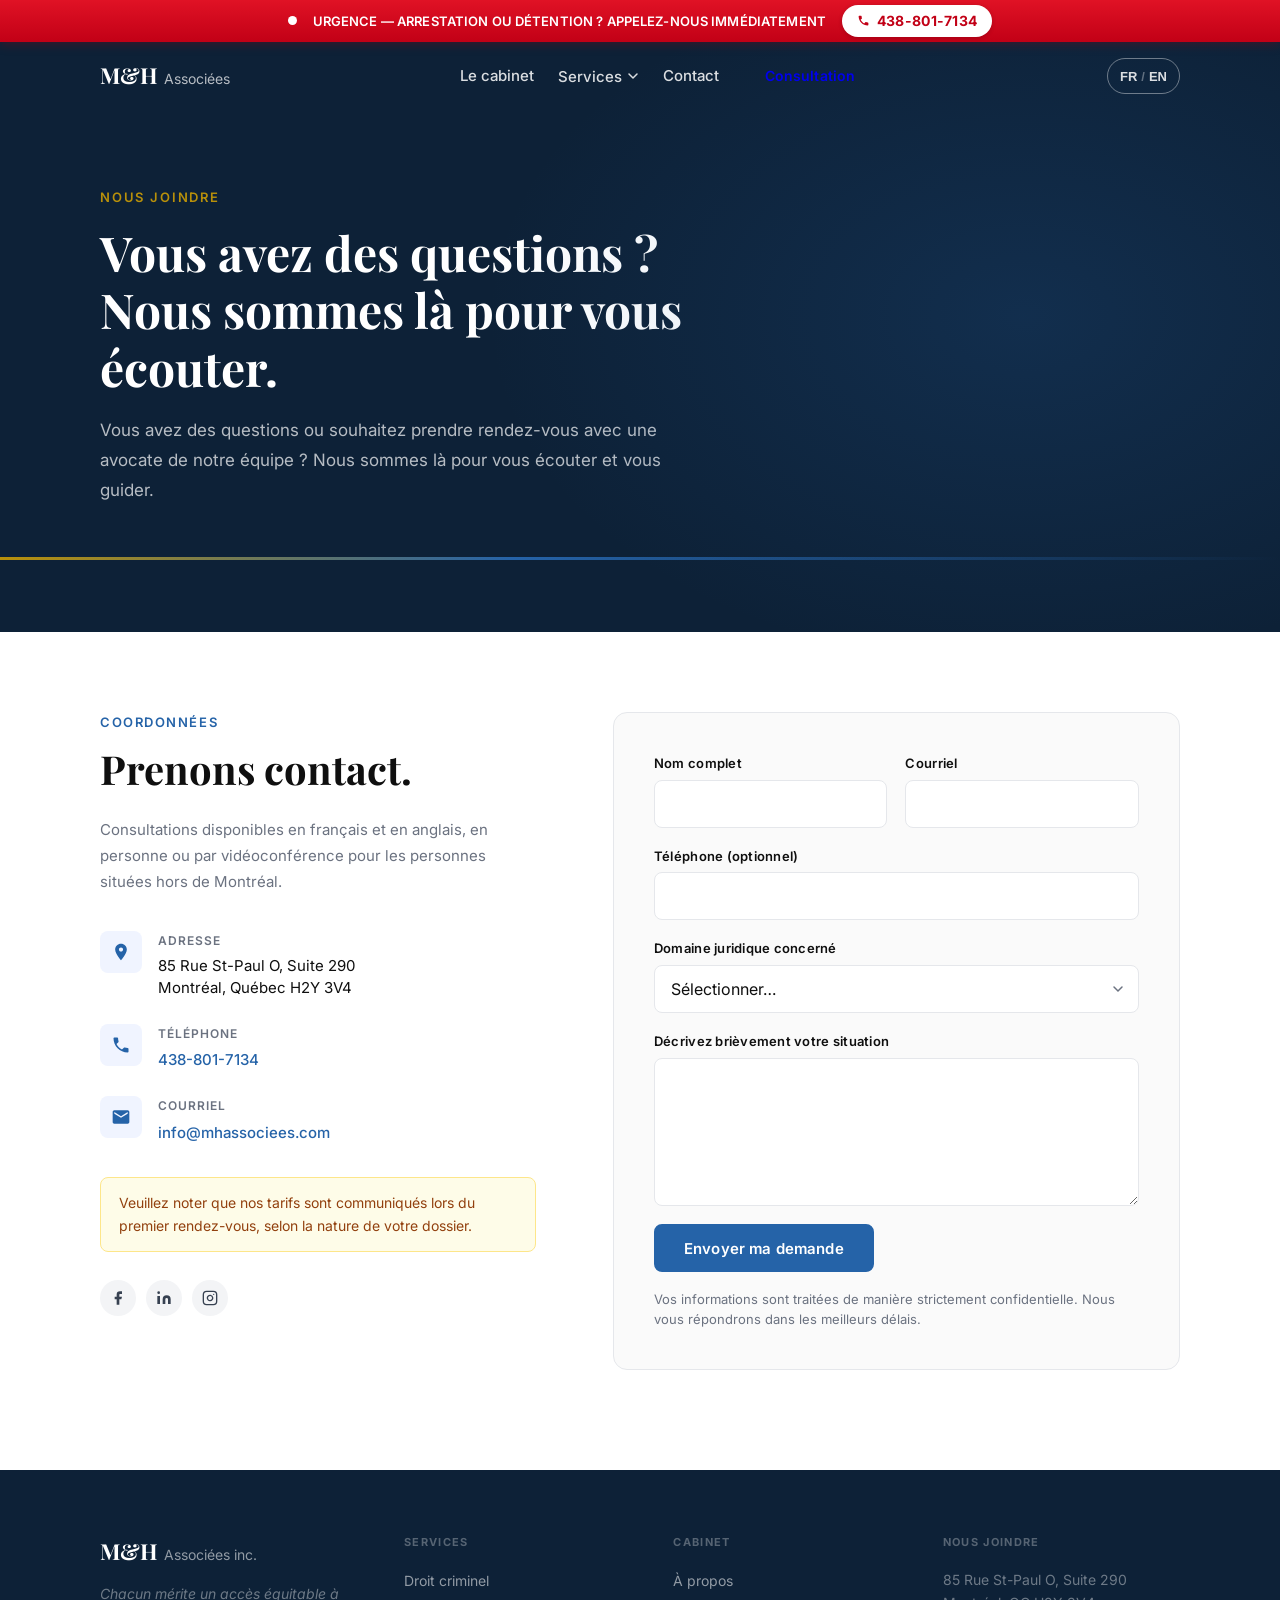
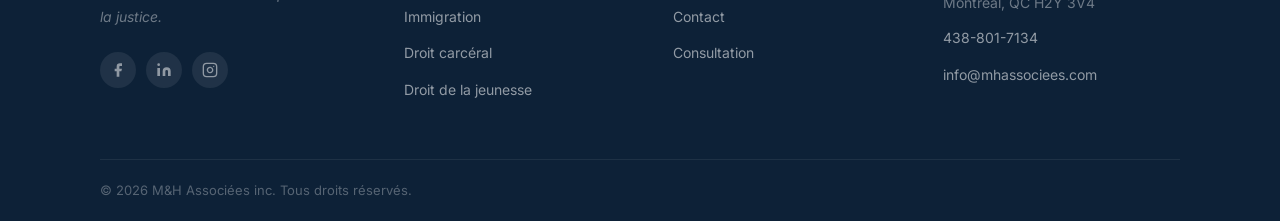
==== contact.html @ b9fc61a4 "Tighten emergency banner spacing on mobile Reduce text size, pill padding, and gap, and add side gut" ====
<!DOCTYPE html>
<html lang="fr">
<head>
  <meta charset="UTF-8" />
  <meta name="viewport" content="width=device-width, initial-scale=1.0" />
  <title>Contact — M&H Associées inc.</title>
  <meta name="description" content="Contactez le cabinet M&H Associées inc. — 85 Rue St-Paul O, Suite 290, Montréal. Téléphone: 438-801-7134. Courriel: info@mhassociees.com." />
  <link rel="preconnect" href="https://fonts.googleapis.com" />
  <link rel="preconnect" href="https://fonts.gstatic.com" crossorigin />
  <link href="https://fonts.googleapis.com/css2?family=Inter:wght@300;400;500;600;700&family=Playfair+Display:wght@400;600;700&display=swap" rel="stylesheet" />
  <link rel="stylesheet" href="style.css?v=3" />
</head>
<body>

  <div class="emergency-banner">
    <div class="container emergency-inner">
      <span class="emergency-pulse" aria-hidden="true"></span>
      <span class="emergency-text emergency-text-full">
        <span class="fr">Urgence — arrestation ou détention&nbsp;? Appelez-nous immédiatement</span>
        <span class="en hidden">Emergency — under arrest or detained? Call us right away</span>
      </span>
      <span class="emergency-text emergency-text-short">
        <span class="fr">Urgence 24/7</span>
        <span class="en hidden">24/7 Emergency</span>
      </span>
      <a href="tel:4388017134" class="emergency-phone">438-801-7134</a>
    </div>
  </div>

  <header class="nav" id="nav">
    <div class="nav-inner container">
      <a href="index.html" class="logo"><span class="logo-mh">M&amp;H</span><span class="logo-assoc">Associées</span></a>
      <nav class="nav-links" id="nav-links">
        <a href="le-cabinet.html"><span class="fr">Le cabinet</span><span class="en hidden">About</span></a>
        <div class="dropdown">
          <button class="dropdown-btn"><span class="fr">Services</span><span class="en hidden">Services</span><svg class="chevron" width="12" height="12" viewBox="0 0 12 12" fill="none"><path d="M2 4l4 4 4-4" stroke="currentColor" stroke-width="1.5" stroke-linecap="round" stroke-linejoin="round"/></svg></button>
          <div class="dropdown-menu">
            <a href="droit-criminel.html"><span class="fr">Droit criminel</span><span class="en hidden">Criminal Law</span></a>
            <a href="droit-immigration.html"><span class="fr">Droit en immigration</span><span class="en hidden">Immigration Law</span></a>
            <a href="droit-carceral.html"><span class="fr">Droit carcéral</span><span class="en hidden">Carceral Law</span></a>
            <a href="droit-jeunesse.html"><span class="fr">Droit de la jeunesse</span><span class="en hidden">Youth Law</span></a>
          </div>
        </div>
        <a href="contact.html"><span class="fr">Contact</span><span class="en hidden">Contact</span></a>
        <a href="contact.html" class="btn btn-sm"><span class="fr">Consultation</span><span class="en hidden">Consultation</span></a>
      </nav>
      <div class="nav-right">
        <button class="lang-toggle" id="lang-toggle" aria-label="Toggle language"><span class="lang-fr">FR</span><span class="lang-sep">/</span><span class="lang-en">EN</span></button>
        <button class="hamburger" id="hamburger" aria-label="Menu"><span></span><span></span><span></span></button>
      </div>
    </div>
  </header>

  <section class="page-hero">
    <div class="container">
      <p class="hero-eyebrow fr">Nous joindre</p>
      <p class="hero-eyebrow en hidden">Get in touch</p>
      <h1 class="page-hero-title">
        <span class="fr">Vous avez des questions ? Nous sommes là pour vous écouter.</span>
        <span class="en hidden">Have questions? We're here to listen.</span>
      </h1>
      <p class="page-hero-sub">
        <span class="fr">Vous avez des questions ou souhaitez prendre rendez-vous avec une avocate de notre équipe ? Nous sommes là pour vous écouter et vous guider.</span>
        <span class="en hidden">Do you have questions or would you like to schedule an appointment with one of our lawyers? We are here to listen and guide you.</span>
      </p>
    </div>
    <div class="page-hero-bar"></div>
  </section>

  <section class="contact-page">
    <div class="container contact-page-inner">

      <div class="contact-info-full">
        <p class="section-eyebrow fr">Coordonnées</p>
        <p class="section-eyebrow en hidden">Contact details</p>
        <h2 class="section-title">
          <span class="fr">Prenons contact.</span>
          <span class="en hidden">Let's talk.</span>
        </h2>
        <p class="contact-sub">
          <span class="fr">Consultations disponibles en français et en anglais, en personne ou par vidéoconférence pour les personnes situées hors de Montréal.</span>
          <span class="en hidden">Consultations available in French and English, in person or by videoconference for those outside Montreal.</span>
        </p>

        <div class="contact-details">
          <div class="contact-item">
            <div class="contact-icon"><svg viewBox="0 0 24 24" fill="none"><path d="M12 2C8.13 2 5 5.13 5 9c0 5.25 7 13 7 13s7-7.75 7-13c0-3.87-3.13-7-7-7zm0 9.5c-1.38 0-2.5-1.12-2.5-2.5s1.12-2.5 2.5-2.5 2.5 1.12 2.5 2.5-1.12 2.5-2.5 2.5z" fill="currentColor"/></svg></div>
            <div>
              <p class="contact-label fr">Adresse</p><p class="contact-label en hidden">Address</p>
              <p class="contact-value">85 Rue St-Paul O, Suite 290<br>Montréal, Québec H2Y 3V4</p>
            </div>
          </div>
          <div class="contact-item">
            <div class="contact-icon"><svg viewBox="0 0 24 24" fill="none"><path d="M6.62 10.79c1.44 2.83 3.76 5.14 6.59 6.59l2.2-2.2c.27-.27.67-.36 1.02-.24 1.12.37 2.33.57 3.57.57.55 0 1 .45 1 1V20c0 .55-.45 1-1 1-9.39 0-17-7.61-17-17 0-.55.45-1 1-1h3.5c.55 0 1 .45 1 1 0 1.25.2 2.45.57 3.57.11.35.03.74-.25 1.02l-2.2 2.2z" fill="currentColor"/></svg></div>
            <div>
              <p class="contact-label fr">Téléphone</p><p class="contact-label en hidden">Phone</p>
              <a href="tel:4388017134" class="contact-value contact-link">438-801-7134</a>
            </div>
          </div>
          <div class="contact-item">
            <div class="contact-icon"><svg viewBox="0 0 24 24" fill="none"><path d="M20 4H4c-1.1 0-2 .9-2 2v12c0 1.1.9 2 2 2h16c1.1 0 2-.9 2-2V6c0-1.1-.9-2-2-2zm0 4l-8 5-8-5V6l8 5 8-5v2z" fill="currentColor"/></svg></div>
            <div>
              <p class="contact-label fr">Courriel</p><p class="contact-label en hidden">Email</p>
              <a href="mailto:info@mhassociees.com" class="contact-value contact-link">info@mhassociees.com</a>
            </div>
          </div>
        </div>

        <p class="pricing-note fr" style="margin-top:32px;">Veuillez noter que nos tarifs sont communiqués lors du premier rendez-vous, selon la nature de votre dossier.</p>
        <p class="pricing-note en hidden" style="margin-top:32px;">Please note that our rates are communicated at the first appointment, based on the nature of your case.</p>

        <div class="footer-social" style="margin-top:28px;">
          <a href="#" class="social-link" aria-label="Facebook" style="background:#f3f4f6;color:#374151;"><svg viewBox="0 0 24 24" fill="currentColor"><path d="M18 2h-3a5 5 0 0 0-5 5v3H7v4h3v8h4v-8h3l1-4h-4V7a1 1 0 0 1 1-1h3z"/></svg></a>
          <a href="#" class="social-link" aria-label="LinkedIn" style="background:#f3f4f6;color:#374151;"><svg viewBox="0 0 24 24" fill="currentColor"><path d="M16 8a6 6 0 0 1 6 6v7h-4v-7a2 2 0 0 0-2-2 2 2 0 0 0-2 2v7h-4v-7a6 6 0 0 1 6-6zM2 9h4v12H2z"/><circle cx="4" cy="4" r="2"/></svg></a>
          <a href="#" class="social-link" aria-label="Instagram" style="background:#f3f4f6;color:#374151;"><svg viewBox="0 0 24 24" fill="none" stroke="currentColor" stroke-width="2" stroke-linecap="round" stroke-linejoin="round"><rect x="2" y="2" width="20" height="20" rx="5" ry="5"/><path d="M16 11.37A4 4 0 1 1 12.63 8 4 4 0 0 1 16 11.37z"/><line x1="17.5" y1="6.5" x2="17.51" y2="6.5"/></svg></a>
        </div>
      </div>

      <form class="contact-form" id="contact-form" novalidate>
        <div class="form-row">
          <div class="form-group">
            <label for="name"><span class="fr">Nom complet</span><span class="en hidden">Full name</span></label>
            <input type="text" id="name" name="name" required autocomplete="name" />
          </div>
          <div class="form-group">
            <label for="email"><span class="fr">Courriel</span><span class="en hidden">Email</span></label>
            <input type="email" id="email" name="email" required autocomplete="email" />
          </div>
        </div>
        <div class="form-group">
          <label for="phone"><span class="fr">Téléphone (optionnel)</span><span class="en hidden">Phone (optional)</span></label>
          <input type="tel" id="phone" name="phone" autocomplete="tel" />
        </div>
        <div class="form-group">
          <label for="subject"><span class="fr">Domaine juridique concerné</span><span class="en hidden">Area of law</span></label>
          <select id="subject" name="subject">
            <option value="" disabled selected></option>
            <option value="criminel"></option>
            <option value="immigration"></option>
            <option value="carceral"></option>
            <option value="jeunesse"></option>
            <option value="autre"></option>
          </select>
        </div>
        <div class="form-group">
          <label for="message"><span class="fr">Décrivez brièvement votre situation</span><span class="en hidden">Briefly describe your situation</span></label>
          <textarea id="message" name="message" rows="6" required></textarea>
        </div>
        <button type="submit" class="btn btn-primary form-submit">
          <span class="fr">Envoyer ma demande</span><span class="en hidden">Send my request</span>
        </button>
        <p class="form-note fr">Vos informations sont traitées de manière strictement confidentielle. Nous vous répondrons dans les meilleurs délais.</p>
        <p class="form-note en hidden">Your information is handled with strict confidentiality. We will respond as soon as possible.</p>
      </form>
    </div>
  </section>

  <footer class="footer" style="margin-top:0;">
    <div class="container">
      <div class="footer-top">
        <div class="footer-brand">
          <div class="footer-logo"><span class="logo-mh">M&amp;H</span><span class="logo-assoc">Associées inc.</span></div>
          <p class="footer-tagline fr">Chacun mérite un accès équitable à la justice.</p>
          <p class="footer-tagline en hidden">Everyone deserves equitable access to justice.</p>
          <div class="footer-social">
            <a href="#" class="social-link" aria-label="Facebook"><svg viewBox="0 0 24 24" fill="currentColor"><path d="M18 2h-3a5 5 0 0 0-5 5v3H7v4h3v8h4v-8h3l1-4h-4V7a1 1 0 0 1 1-1h3z"/></svg></a>
            <a href="#" class="social-link" aria-label="LinkedIn"><svg viewBox="0 0 24 24" fill="currentColor"><path d="M16 8a6 6 0 0 1 6 6v7h-4v-7a2 2 0 0 0-2-2 2 2 0 0 0-2 2v7h-4v-7a6 6 0 0 1 6-6zM2 9h4v12H2z"/><circle cx="4" cy="4" r="2"/></svg></a>
            <a href="#" class="social-link" aria-label="Instagram"><svg viewBox="0 0 24 24" fill="none" stroke="currentColor" stroke-width="2" stroke-linecap="round" stroke-linejoin="round"><rect x="2" y="2" width="20" height="20" rx="5" ry="5"/><path d="M16 11.37A4 4 0 1 1 12.63 8 4 4 0 0 1 16 11.37z"/><line x1="17.5" y1="6.5" x2="17.51" y2="6.5"/></svg></a>
          </div>
        </div>
        <div class="footer-cols">
          <div class="footer-col">
            <p class="footer-col-title fr">Services</p><p class="footer-col-title en hidden">Services</p>
            <a href="droit-criminel.html"><span class="fr">Droit criminel</span><span class="en hidden">Criminal Law</span></a>
            <a href="droit-immigration.html"><span class="fr">Immigration</span><span class="en hidden">Immigration</span></a>
            <a href="droit-carceral.html"><span class="fr">Droit carcéral</span><span class="en hidden">Carceral Law</span></a>
            <a href="droit-jeunesse.html"><span class="fr">Droit de la jeunesse</span><span class="en hidden">Youth Law</span></a>
          </div>
          <div class="footer-col">
            <p class="footer-col-title fr">Cabinet</p><p class="footer-col-title en hidden">Firm</p>
            <a href="le-cabinet.html"><span class="fr">À propos</span><span class="en hidden">About</span></a>
            <a href="contact.html"><span class="fr">Contact</span><span class="en hidden">Contact</span></a>
            <a href="contact.html"><span class="fr">Consultation</span><span class="en hidden">Consultation</span></a>
          </div>
          <div class="footer-col">
            <p class="footer-col-title fr">Nous joindre</p><p class="footer-col-title en hidden">Reach us</p>
            <p class="footer-addr">85 Rue St-Paul O, Suite 290<br>Montréal, QC H2Y 3V4</p>
            <a href="tel:4388017134" class="footer-addr">438-801-7134</a>
            <a href="mailto:info@mhassociees.com" class="footer-addr">info@mhassociees.com</a>
          </div>
        </div>
      </div>
      <div class="footer-bottom">
        <p class="footer-copy">© 2026 M&amp;H Associées inc. <span class="fr">Tous droits réservés.</span><span class="en hidden">All rights reserved.</span></p>
      </div>
    </div>
  </footer>

  <script src="script.js"></script>
</body>
</html>
---- style.css ----
/* ─── Reset & Base ─────────────────────────────────────────────────────────── */
*, *::before, *::after { box-sizing: border-box; margin: 0; padding: 0; }

:root {
  --c-bg: #fafafa;
  --c-surface: #ffffff;
  --c-text: #0f0f0f;
  --c-text-muted: #6b7280;
  --c-accent: #1a3a5c;
  --c-accent-light: #2563a8;
  --c-gold: #b8900a;
  --c-border: #e5e7eb;
  --c-hero-bg: #0d2137;
  --font-serif: 'Playfair Display', Georgia, serif;
  --font-sans: 'Inter', system-ui, sans-serif;
  --radius: 14px;
  --radius-sm: 8px;
  --max-w: 1160px;
  --nav-h: 68px;
  --banner-h: 42px;
  --ease: cubic-bezier(.4,0,.2,1);
}

html { scroll-behavior: smooth; font-size: 16px; -webkit-text-size-adjust: 100%; scroll-padding-top: calc(var(--banner-h) + var(--nav-h) + 16px); }
body {
  font-family: var(--font-sans);
  background: var(--c-bg);
  color: var(--c-text);
  line-height: 1.6;
  -webkit-font-smoothing: antialiased;
  overflow-x: hidden;
}
img, svg { display: block; max-width: 100%; }
.hidden { display: none !important; }

/* ─── Utilities ─────────────────────────────────────────────────────────────── */
.container { max-width: var(--max-w); margin: 0 auto; padding: 0 clamp(16px, 5vw, 40px); }

.btn {
  display: inline-flex; align-items: center; justify-content: center; gap: 8px;
  padding: 14px 28px; border-radius: var(--radius-sm);
  font-family: var(--font-sans); font-size: .9375rem; font-weight: 600;
  letter-spacing: .01em; text-decoration: none; border: 2px solid transparent;
  cursor: pointer; transition: all .2s var(--ease); white-space: nowrap;
  min-height: 48px; line-height: 1;
}
.btn-primary { background: var(--c-accent-light); color: #fff; border-color: var(--c-accent-light); }
.btn-primary:hover { background: #1d4f8a; border-color: #1d4f8a; transform: translateY(-1px); box-shadow: 0 4px 16px rgba(37,99,168,.3); }
.btn-ghost { background: transparent; color: #fff; border-color: rgba(255,255,255,.45); }
.btn-ghost:hover { background: rgba(255,255,255,.1); border-color: rgba(255,255,255,.8); }
.btn-sm { padding: 10px 20px; font-size: .875rem; min-height: 40px; }
.btn-primary-light { background: #fff; color: var(--c-accent); border-color: #fff; }
.btn-primary-light:hover { background: #f0f4ff; transform: translateY(-1px); }
.btn-outline { background: transparent; color: var(--c-accent-light); border-color: var(--c-accent-light); }
.btn-outline:hover { background: #f0f4ff; }

.section-eyebrow { font-size: .8125rem; font-weight: 600; letter-spacing: .12em; text-transform: uppercase; color: var(--c-accent-light); margin-bottom: 12px; }
.section-title { font-family: var(--font-serif); font-size: clamp(1.625rem, 3.5vw, 2.5rem); font-weight: 700; line-height: 1.2; color: var(--c-text); margin-bottom: 24px; }

/* ─── Emergency Banner ──────────────────────────────────────────────────────── */
.emergency-banner {
  position: fixed; top: 0; left: 0; right: 0; z-index: 110;
  height: var(--banner-h);
  background: linear-gradient(180deg, #e01225 0%, #c20016 100%);
  display: flex; align-items: center;
  box-shadow: 0 2px 10px rgba(150,0,15,.35);
}
.emergency-inner {
  display: flex; align-items: center; justify-content: center;
  gap: 16px; width: 100%;
}
.emergency-pulse {
  flex-shrink: 0; width: 9px; height: 9px; border-radius: 50%;
  background: #fff; box-shadow: 0 0 0 0 rgba(255,255,255,.7);
  animation: emgpulse 1.8s var(--ease) infinite;
}
@keyframes emgpulse {
  0%   { box-shadow: 0 0 0 0 rgba(255,255,255,.65); }
  70%  { box-shadow: 0 0 0 9px rgba(255,255,255,0); }
  100% { box-shadow: 0 0 0 0 rgba(255,255,255,0); }
}
.emergency-text {
  font-size: .8125rem; font-weight: 600; color: #fff;
  letter-spacing: .01em; text-transform: uppercase;
}
.emergency-text-short { display: none; }
.emergency-phone {
  display: inline-flex; align-items: center; gap: 7px;
  font-size: .875rem; font-weight: 700; color: #c20016; text-decoration: none;
  letter-spacing: .02em; white-space: nowrap;
  padding: 5px 15px; border-radius: 100px;
  background: #fff; box-shadow: 0 1px 4px rgba(0,0,0,.18);
  transition: transform .15s var(--ease), box-shadow .2s var(--ease);
}
.emergency-phone::before {
  content: ''; width: 13px; height: 13px; flex-shrink: 0;
  background-color: currentColor;
  -webkit-mask: url("data:image/svg+xml,%3Csvg xmlns='http://www.w3.org/2000/svg' viewBox='0 0 24 24'%3E%3Cpath d='M6.62 10.79c1.44 2.83 3.76 5.14 6.59 6.59l2.2-2.2c.27-.27.67-.36 1.02-.24 1.12.37 2.33.57 3.57.57.55 0 1 .45 1 1V20c0 .55-.45 1-1 1-9.39 0-17-7.61-17-17 0-.55.45-1 1-1h3.5c.55 0 1 .45 1 1 0 1.25.2 2.45.57 3.57.11.35.03.74-.25 1.02l-2.2 2.2z'/%3E%3C/svg%3E") center/contain no-repeat;
  mask: url("data:image/svg+xml,%3Csvg xmlns='http://www.w3.org/2000/svg' viewBox='0 0 24 24'%3E%3Cpath d='M6.62 10.79c1.44 2.83 3.76 5.14 6.59 6.59l2.2-2.2c.27-.27.67-.36 1.02-.24 1.12.37 2.33.57 3.57.57.55 0 1 .45 1 1V20c0 .55-.45 1-1 1-9.39 0-17-7.61-17-17 0-.55.45-1 1-1h3.5c.55 0 1 .45 1 1 0 1.25.2 2.45.57 3.57.11.35.03.74-.25 1.02l-2.2 2.2z'/%3E%3C/svg%3E") center/contain no-repeat;
}
.emergency-phone:hover { transform: translateY(-1px); box-shadow: 0 3px 10px rgba(0,0,0,.28); }
@media (prefers-reduced-motion: reduce) {
  .emergency-pulse { animation: none; }
}

/* ─── Nav ───────────────────────────────────────────────────────────────────── */
.nav {
  position: fixed; top: var(--banner-h); left: 0; right: 0; z-index: 100;
  height: var(--nav-h); background: transparent;
  transition: background .3s var(--ease), box-shadow .3s var(--ease);
}
.nav.scrolled, .nav.nav-solid {
  background: rgba(255,255,255,.97);
  backdrop-filter: blur(16px);
  -webkit-backdrop-filter: blur(16px);
  box-shadow: 0 1px 0 var(--c-border);
}
.nav-inner { display: flex; align-items: center; justify-content: space-between; height: 100%; gap: 16px; }

.logo { display: flex; align-items: baseline; gap: 6px; text-decoration: none; flex-shrink: 0; }
.logo-mh { font-family: var(--font-serif); font-size: 1.375rem; font-weight: 700; color: #fff; transition: color .3s; }
.logo-assoc { font-size: .875rem; font-weight: 400; color: rgba(255,255,255,.7); transition: color .3s; }
.nav.scrolled .logo-mh, .nav.nav-solid .logo-mh { color: var(--c-accent); }
.nav.scrolled .logo-assoc, .nav.nav-solid .logo-assoc { color: var(--c-text-muted); }

.nav-links { display: flex; align-items: center; gap: 24px; }
.nav-links a:not(.btn) { font-size: .9375rem; font-weight: 500; color: rgba(255,255,255,.85); text-decoration: none; transition: color .2s; padding: 4px 0; white-space: nowrap; }
.nav-links a:not(.btn):hover { color: #fff; }
.nav.scrolled .nav-links a:not(.btn),
.nav.nav-solid .nav-links a:not(.btn) { color: var(--c-text-muted); }
.nav.scrolled .nav-links a:not(.btn):hover,
.nav.nav-solid .nav-links a:not(.btn):hover { color: var(--c-text); }
.nav.scrolled .btn-sm, .nav.nav-solid .btn-sm { background: var(--c-accent-light); color: #fff; border-color: var(--c-accent-light); }

/* Dropdown */
.dropdown { position: relative; }
.dropdown-btn {
  background: none; border: none; cursor: pointer;
  display: flex; align-items: center; gap: 5px;
  font-size: .9375rem; font-weight: 500; font-family: var(--font-sans);
  color: rgba(255,255,255,.85); transition: color .2s; padding: 4px 0;
  min-height: 44px; white-space: nowrap;
}
.dropdown-btn:hover { color: #fff; }
.nav.scrolled .dropdown-btn, .nav.nav-solid .dropdown-btn { color: var(--c-text-muted); }
.nav.scrolled .dropdown:hover .dropdown-btn,
.nav.nav-solid .dropdown:hover .dropdown-btn,
.dropdown:hover .dropdown-btn { color: var(--c-text); }
.chevron { transition: transform .2s var(--ease); flex-shrink: 0; }
.dropdown:hover .chevron, .dropdown.open .chevron { transform: rotate(180deg); }

.dropdown-menu {
  display: none; position: absolute; top: calc(100% + 8px); left: 50%;
  transform: translateX(-50%); background: #fff;
  border-radius: var(--radius-sm); box-shadow: 0 8px 32px rgba(0,0,0,.12);
  min-width: 230px; padding: 8px; border: 1px solid var(--c-border); z-index: 200;
}
.dropdown:hover .dropdown-menu, .dropdown.open .dropdown-menu { display: block; }
.dropdown-menu a {
  display: flex; align-items: center; padding: 11px 14px;
  font-size: .9rem; color: var(--c-text-muted) !important;
  text-decoration: none; border-radius: 6px;
  transition: background .15s, color .15s;
}
.dropdown-menu a:hover { background: #f0f4ff; color: var(--c-accent-light) !important; }

.nav-right { display: flex; align-items: center; gap: 12px; flex-shrink: 0; }
.lang-toggle {
  background: none; border: 1.5px solid rgba(255,255,255,.4);
  border-radius: 20px; padding: 5px 12px; font-size: .8125rem; font-weight: 600;
  color: rgba(255,255,255,.85); cursor: pointer; transition: all .2s;
  display: flex; align-items: center; gap: 4px; min-height: 36px;
}
.lang-toggle:hover { border-color: rgba(255,255,255,.8); color: #fff; }
.nav.scrolled .lang-toggle, .nav.nav-solid .lang-toggle { border-color: var(--c-border); color: var(--c-text-muted); }
.nav.scrolled .lang-toggle:hover, .nav.nav-solid .lang-toggle:hover { border-color: var(--c-accent-light); color: var(--c-accent-light); }
.lang-fr.active, .lang-en.active { font-weight: 700; }
.lang-sep { opacity: .4; }

.hamburger { display: none; flex-direction: column; gap: 5px; background: none; border: none; cursor: pointer; padding: 8px; min-width: 44px; min-height: 44px; align-items: center; justify-content: center; }
.hamburger span { display: block; width: 22px; height: 2px; background: #fff; border-radius: 2px; transition: all .25s; }
.nav.scrolled .hamburger span, .nav.nav-solid .hamburger span { background: var(--c-text); }
.hamburger.open span:nth-child(1) { transform: translateY(7px) rotate(45deg); }
.hamburger.open span:nth-child(2) { opacity: 0; transform: scaleX(0); }
.hamburger.open span:nth-child(3) { transform: translateY(-7px) rotate(-45deg); }

/* ─── Hero ──────────────────────────────────────────────────────────────────── */
.hero {
  background: var(--c-hero-bg);
  min-height: 100svh; min-height: 100vh;
  display: grid;
  grid-template-rows: 1fr auto;
  position: relative; overflow: hidden;
}
.hero::before {
  content: ''; position: absolute; inset: 0;
  background:
    radial-gradient(ellipse 80% 60% at 70% 50%, rgba(37,99,168,.18) 0%, transparent 70%),
    radial-gradient(ellipse 40% 40% at 10% 80%, rgba(184,144,10,.07) 0%, transparent 60%);
  pointer-events: none;
}
.hero-inner {
  display: grid; grid-template-columns: 1fr auto;
  align-items: center; gap: 64px;
  padding: calc(var(--banner-h) + var(--nav-h) + clamp(48px, 8vh, 96px)) 0 clamp(48px, 8vh, 96px);
  position: relative; align-self: center;
}
.hero-eyebrow { font-size: .8125rem; font-weight: 600; letter-spacing: .14em; text-transform: uppercase; color: var(--c-gold); margin-bottom: 20px; }
.hero-title { font-family: var(--font-serif); font-size: clamp(2rem, 5.5vw, 3.75rem); font-weight: 700; line-height: 1.15; color: #fff; margin-bottom: 24px; max-width: 640px; }
.hero-sub { font-size: clamp(.9375rem, 2vw, 1.0625rem); color: rgba(255,255,255,.7); max-width: 520px; margin-bottom: 40px; line-height: 1.75; }
.hero-ctas { display: flex; gap: 14px; flex-wrap: wrap; }

.hero-badge {
  flex-shrink: 0; width: 140px; height: 140px;
  border: 1.5px solid rgba(255,255,255,.15); border-radius: 50%;
  display: flex; align-items: center; justify-content: center; position: relative;
}
.hero-badge::before { content: ''; position: absolute; inset: -10px; border: 1px solid rgba(255,255,255,.06); border-radius: 50%; }
.badge-inner { text-align: center; }
.badge-num { font-family: var(--font-serif); font-size: 3.5rem; font-weight: 700; color: #fff; line-height: 1; }
.badge-label { font-size: .625rem; text-transform: uppercase; letter-spacing: .1em; color: rgba(255,255,255,.5); margin-top: 4px; line-height: 1.4; }
.hero-bar { height: 4px; background: linear-gradient(90deg, var(--c-gold) 0%, var(--c-accent-light) 50%, transparent 100%); }

/* ─── Page Hero (inner pages) ───────────────────────────────────────────────── */
.page-hero {
  background: var(--c-hero-bg);
  padding: calc(var(--banner-h) + var(--nav-h) + clamp(40px, 6vw, 80px)) 0 clamp(40px, 6vw, 72px);
  position: relative; overflow: hidden;
}
.page-hero::before {
  content: ''; position: absolute; inset: 0;
  background: radial-gradient(ellipse 60% 80% at 80% 50%, rgba(37,99,168,.2) 0%, transparent 70%);
  pointer-events: none;
}
.page-hero .hero-eyebrow { color: var(--c-gold); margin-bottom: 16px; }
.page-hero-title {
  font-family: var(--font-serif); font-size: clamp(1.75rem, 4.5vw, 3rem);
  font-weight: 700; color: #fff; line-height: 1.2; margin-bottom: 20px; max-width: 640px;
}
.page-hero-sub { font-size: clamp(.9rem, 2vw, 1.0625rem); color: rgba(255,255,255,.7); max-width: 580px; line-height: 1.75; }
.page-hero-bar { height: 3px; background: linear-gradient(90deg, var(--c-gold) 0%, var(--c-accent-light) 40%, transparent 100%); margin-top: clamp(32px, 4vw, 56px); }

/* ─── Services ──────────────────────────────────────────────────────────────── */
.services { padding: clamp(60px, 8vw, 100px) 0; background: var(--c-surface); }
.section-header { text-align: center; margin-bottom: clamp(40px, 6vw, 64px); }
.services-grid { display: grid; grid-template-columns: repeat(4, 1fr); gap: 20px; }
.service-card {
  background: var(--c-bg); border: 1px solid var(--c-border);
  border-radius: var(--radius); padding: clamp(24px, 3vw, 36px) clamp(20px, 2.5vw, 28px);
  transition: transform .25s var(--ease), box-shadow .25s var(--ease), border-color .25s;
  display: flex; flex-direction: column;
}
.service-card:hover { transform: translateY(-6px); box-shadow: 0 16px 40px rgba(0,0,0,.08); border-color: var(--c-accent-light); }
.service-icon { width: 48px; height: 48px; color: var(--c-accent-light); margin-bottom: 20px; }
.service-icon svg { width: 100%; height: 100%; }
.service-title { font-family: var(--font-serif); font-size: 1.125rem; font-weight: 600; color: var(--c-text); margin-bottom: 12px; }
.service-desc { font-size: .9375rem; color: var(--c-text-muted); line-height: 1.65; flex: 1; }
.service-link { display: inline-block; margin-top: 20px; font-size: .875rem; font-weight: 600; color: var(--c-accent-light); text-decoration: none; }
.service-link:hover { text-decoration: underline; }

/* ─── About ─────────────────────────────────────────────────────────────────── */
.about { padding: clamp(60px, 8vw, 100px) 0; background: var(--c-bg); }
.about-inner { display: grid; grid-template-columns: 1fr 1fr; gap: clamp(40px, 6vw, 80px); align-items: center; }

/* New about panel — replaces colored blocks */
.about-panel {
  background: var(--c-hero-bg); border-radius: var(--radius);
  padding: clamp(28px, 4vw, 48px) clamp(24px, 3.5vw, 40px);
  display: flex; flex-direction: column; gap: 32px; height: 100%;
}
.about-panel-quote { display: flex; flex-direction: column; gap: 18px; }
.about-quote-mark {
  font-family: var(--font-serif); font-size: 5rem; line-height: .7;
  color: var(--c-gold); display: block; opacity: .75;
}
.about-panel-text {
  font-family: var(--font-serif); font-size: clamp(.975rem, 1.8vw, 1.125rem);
  font-style: italic; color: rgba(255,255,255,.9); line-height: 1.7;
}
.about-panel-sig { display: flex; align-items: center; gap: 14px; }
.about-panel-line { height: 1px; width: 36px; background: var(--c-gold); flex-shrink: 0; }
.about-panel-firm { font-size: .75rem; font-weight: 700; letter-spacing: .1em; text-transform: uppercase; color: var(--c-gold); }
.about-panel-items { display: flex; flex-direction: column; gap: 12px; border-top: 1px solid rgba(255,255,255,.1); padding-top: 24px; }
.about-panel-item { display: flex; align-items: center; gap: 12px; font-size: .875rem; color: rgba(255,255,255,.65); line-height: 1.5; }
.api-dot { width: 6px; height: 6px; border-radius: 50%; background: var(--c-gold); flex-shrink: 0; }

.about-body { font-size: .9375rem; color: var(--c-text-muted); line-height: 1.8; margin-bottom: 20px; }
.about-values { display: flex; gap: 24px; margin-top: 32px; flex-wrap: wrap; }
.value { display: flex; flex-direction: column; align-items: center; gap: 6px; font-size: .875rem; font-weight: 600; color: var(--c-accent); letter-spacing: .02em; }
.value-icon { font-size: 1.5rem; }

/* ─── Le cabinet page ───────────────────────────────────────────────────────── */
.cabinet-grid { display: grid; grid-template-columns: 1fr 1fr; gap: clamp(32px, 6vw, 80px); align-items: center; margin-bottom: clamp(48px, 6vw, 80px); }
.values-grid { display: grid; grid-template-columns: repeat(3, 1fr); gap: 20px; }
.value-card { background: var(--c-surface); border: 1px solid var(--c-border); border-radius: var(--radius); padding: clamp(24px, 3vw, 32px) clamp(20px, 2.5vw, 24px); text-align: center; }
.value-card-icon { font-size: 2rem; margin-bottom: 16px; }
.value-card-title { font-family: var(--font-serif); font-size: 1.125rem; font-weight: 600; color: var(--c-text); margin-bottom: 10px; }
.value-card-desc { font-size: .875rem; color: var(--c-text-muted); line-height: 1.7; }
.remote-banner {
  background: #f0f4ff; border: 1px solid #dbeafe; border-radius: var(--radius);
  padding: clamp(20px, 3vw, 32px) clamp(20px, 3vw, 36px);
  display: flex; align-items: flex-start; gap: 20px; margin-top: 48px;
}
.remote-icon { flex-shrink: 0; width: 48px; height: 48px; background: var(--c-accent-light); border-radius: var(--radius-sm); display: flex; align-items: center; justify-content: center; color: #fff; }
.remote-icon svg { width: 24px; height: 24px; }
.remote-title { font-weight: 600; color: var(--c-text); margin-bottom: 6px; font-size: .9375rem; }
.remote-desc { font-size: .875rem; color: var(--c-text-muted); line-height: 1.6; }

/* ─── Page Content (service pages) ─────────────────────────────────────────── */
.page-content { padding: clamp(48px, 7vw, 80px) 0 clamp(60px, 8vw, 100px); background: var(--c-bg); }
.page-inner { display: grid; grid-template-columns: 1fr 320px; gap: clamp(40px, 5vw, 64px); align-items: start; }

.page-main .content-lead { font-size: clamp(.9375rem, 2vw, 1.125rem); color: var(--c-text); line-height: 1.8; margin-bottom: 40px; }
.content-h2 { font-family: var(--font-serif); font-size: clamp(1.25rem, 2.5vw, 1.5rem); font-weight: 700; color: var(--c-text); margin-bottom: 20px; margin-top: 40px; }
.content-h2:first-child { margin-top: 0; }
.content-p { font-size: .9375rem; color: var(--c-text-muted); line-height: 1.8; margin-bottom: 16px; }

.check-list { list-style: none; display: flex; flex-direction: column; gap: 14px; margin-bottom: 32px; }
.check-item { display: flex; align-items: flex-start; gap: 14px; }
.check-item-icon { flex-shrink: 0; width: 22px; height: 22px; background: #e8f0fd; border-radius: 50%; display: flex; align-items: center; justify-content: center; margin-top: 2px; }
.check-item-icon svg { width: 12px; height: 12px; color: var(--c-accent-light); }
.check-item-text { font-size: .9375rem; color: var(--c-text-muted); line-height: 1.65; }
.check-item-text strong { color: var(--c-text); font-weight: 600; }

.process-list { display: flex; flex-direction: column; gap: 0; margin-bottom: 32px; }
.process-item { display: flex; gap: 20px; position: relative; padding-bottom: 28px; }
.process-item:last-child { padding-bottom: 0; }
.process-item::before { content: ''; position: absolute; left: 15px; top: 36px; bottom: 0; width: 1px; background: var(--c-border); }
.process-item:last-child::before { display: none; }
.process-num { flex-shrink: 0; width: 32px; height: 32px; background: var(--c-accent-light); border-radius: 50%; color: #fff; display: flex; align-items: center; justify-content: center; font-size: .75rem; font-weight: 700; margin-top: 2px; }
.process-text strong { display: block; font-size: .9375rem; font-weight: 600; color: var(--c-text); margin-bottom: 4px; }
.process-text p { font-size: .875rem; color: var(--c-text-muted); line-height: 1.6; }

/* Sidebar */
.page-sidebar { position: sticky; top: calc(var(--banner-h) + var(--nav-h) + 24px); display: flex; flex-direction: column; gap: 16px; }
.sidebar-card { background: var(--c-surface); border: 1px solid var(--c-border); border-radius: var(--radius); padding: clamp(20px, 3vw, 28px); }
.sidebar-card.sidebar-contact { background: var(--c-hero-bg); border-color: transparent; }
.sidebar-card.sidebar-contact h3 { color: #fff; font-family: var(--font-serif); font-size: 1.125rem; margin-bottom: 8px; }
.sidebar-card.sidebar-contact p { color: rgba(255,255,255,.65); font-size: .875rem; margin-bottom: 20px; line-height: 1.6; }
.sidebar-card.sidebar-contact a.sidebar-phone { display: block; color: #fff; font-size: 1.125rem; font-weight: 700; text-decoration: none; margin-bottom: 6px; }
.sidebar-card.sidebar-contact a.sidebar-email { display: block; color: rgba(255,255,255,.65); font-size: .875rem; text-decoration: none; margin-bottom: 20px; }
.sidebar-card.sidebar-contact a.sidebar-email:hover { color: #fff; }
.sidebar-title { font-size: .75rem; font-weight: 600; letter-spacing: .1em; text-transform: uppercase; color: var(--c-text-muted); margin-bottom: 12px; display: block; }
.sidebar-services { display: flex; flex-direction: column; gap: 2px; }
.sidebar-services a { display: flex; align-items: center; padding: 10px 12px; border-radius: 6px; font-size: .875rem; color: var(--c-text-muted); text-decoration: none; transition: background .15s, color .15s; }
.sidebar-services a:hover { background: #f0f4ff; color: var(--c-accent-light); }

/* ─── CTA Band ──────────────────────────────────────────────────────────────── */
.cta-band { background: var(--c-accent); padding: clamp(48px, 7vw, 72px) 0; }
.cta-inner { display: flex; align-items: center; justify-content: space-between; gap: 32px; flex-wrap: wrap; }
.cta-title { font-family: var(--font-serif); font-size: clamp(1.375rem, 3vw, 2rem); font-weight: 700; color: #fff; max-width: 560px; line-height: 1.3; }

/* ─── Contact ───────────────────────────────────────────────────────────────── */
.contact { padding: clamp(60px, 8vw, 100px) 0; background: var(--c-surface); }
.contact-inner { display: grid; grid-template-columns: 1fr 1.2fr; gap: clamp(40px, 6vw, 80px); align-items: start; }
.contact-sub { font-size: .9375rem; color: var(--c-text-muted); line-height: 1.75; margin-bottom: 36px; }
.contact-details { display: flex; flex-direction: column; gap: 24px; }
.contact-item { display: flex; align-items: flex-start; gap: 16px; }
.contact-icon { width: 42px; height: 42px; background: #f0f4ff; border-radius: var(--radius-sm); display: flex; align-items: center; justify-content: center; color: var(--c-accent-light); flex-shrink: 0; }
.contact-icon svg { width: 20px; height: 20px; }
.contact-label { font-size: .75rem; font-weight: 600; letter-spacing: .08em; text-transform: uppercase; color: var(--c-text-muted); margin-bottom: 4px; }
.contact-value { font-size: .9375rem; color: var(--c-text); line-height: 1.5; }
.contact-link { color: var(--c-accent-light); text-decoration: none; font-weight: 500; }
.contact-link:hover { text-decoration: underline; }
.pricing-note { margin-top: 28px; font-size: .875rem; color: #92400e; line-height: 1.6; padding: 14px 18px; background: #fefce8; border: 1px solid #fde68a; border-radius: var(--radius-sm); }

/* Contact page */
.contact-page { padding: clamp(48px, 7vw, 80px) 0 clamp(60px, 8vw, 100px); background: var(--c-surface); }
.contact-page-inner { display: grid; grid-template-columns: 1fr 1.3fr; gap: clamp(40px, 6vw, 80px); }
.contact-info-full .contact-details { margin-top: 28px; }

/* Form */
.contact-form {
  background: var(--c-bg); border: 1px solid var(--c-border);
  border-radius: var(--radius); padding: clamp(24px, 4vw, 40px);
  display: flex; flex-direction: column; gap: 18px;
}
.form-row { display: grid; grid-template-columns: 1fr 1fr; gap: 18px; }
.form-group { display: flex; flex-direction: column; gap: 6px; }
.form-group label { font-size: .8125rem; font-weight: 600; color: var(--c-text); letter-spacing: .02em; }
.form-group input,
.form-group select,
.form-group textarea {
  font-family: var(--font-sans); font-size: 1rem; color: var(--c-text);
  background: var(--c-surface); border: 1.5px solid var(--c-border);
  border-radius: var(--radius-sm); padding: 13px 16px;
  outline: none; transition: border-color .2s, box-shadow .2s; width: 100%;
  min-height: 48px; -webkit-appearance: none; appearance: none;
}
.form-group select { background-image: url("data:image/svg+xml,%3Csvg xmlns='http://www.w3.org/2000/svg' width='12' height='12' viewBox='0 0 12 12'%3E%3Cpath d='M2 4l4 4 4-4' stroke='%236b7280' stroke-width='1.5' fill='none' stroke-linecap='round'/%3E%3C/svg%3E"); background-repeat: no-repeat; background-position: right 14px center; padding-right: 36px; }
.form-group input:focus,
.form-group select:focus,
.form-group textarea:focus { border-color: var(--c-accent-light); box-shadow: 0 0 0 3px rgba(37,99,168,.12); }
.form-group textarea { resize: vertical; min-height: 120px; }
.form-submit { align-self: flex-start; }
.form-note { font-size: .8125rem; color: var(--c-text-muted); line-height: 1.5; }

/* ─── Footer ────────────────────────────────────────────────────────────────── */
.footer { background: var(--c-hero-bg); padding: clamp(48px, 6vw, 64px) 0 0; }
.footer-top { display: grid; grid-template-columns: 240px 1fr; gap: clamp(32px, 5vw, 64px); padding-bottom: clamp(40px, 5vw, 56px); }
.footer-brand .footer-logo { display: flex; align-items: baseline; gap: 6px; margin-bottom: 14px; }
.footer-brand .logo-mh { font-family: var(--font-serif); font-size: 1.375rem; font-weight: 700; color: #fff; }
.footer-brand .logo-assoc { font-size: .875rem; color: rgba(255,255,255,.55); }
.footer-tagline { font-size: .875rem; color: rgba(255,255,255,.4); font-style: italic; line-height: 1.6; margin-bottom: 24px; }
.footer-social { display: flex; gap: 10px; }
.social-link { width: 36px; height: 36px; border-radius: 50%; background: rgba(255,255,255,.08); display: flex; align-items: center; justify-content: center; color: rgba(255,255,255,.5); transition: background .2s, color .2s; }
.social-link:hover { background: rgba(255,255,255,.18); color: #fff; }
.social-link svg { width: 16px; height: 16px; }
.footer-cols { display: grid; grid-template-columns: repeat(3, 1fr); gap: 32px; }
.footer-col { display: flex; flex-direction: column; gap: 10px; }
.footer-col-title { font-size: .6875rem; font-weight: 700; letter-spacing: .12em; text-transform: uppercase; color: rgba(255,255,255,.3); margin-bottom: 6px; }
.footer-col a { font-size: .875rem; color: rgba(255,255,255,.55); text-decoration: none; transition: color .2s; padding: 2px 0; }
.footer-col a:hover { color: #fff; }
.footer-addr { font-size: .875rem; color: rgba(255,255,255,.4); line-height: 1.65; text-decoration: none; display: block; }
a.footer-addr:hover { color: rgba(255,255,255,.75); }
.footer-bottom { border-top: 1px solid rgba(255,255,255,.07); padding: 20px 0; display: flex; align-items: center; justify-content: space-between; flex-wrap: wrap; gap: 12px; }
.footer-copy { font-size: .8125rem; color: rgba(255,255,255,.3); }

/* ─── Scroll animations ─────────────────────────────────────────────────────── */
.fade-up { opacity: 0; transform: translateY(24px); transition: opacity .55s var(--ease), transform .55s var(--ease); }
.fade-up.visible { opacity: 1; transform: none; }

/* ─── Responsive — 1024px ───────────────────────────────────────────────────── */
@media (max-width: 1024px) {
  .services-grid { grid-template-columns: repeat(2, 1fr); }
  .about-inner { grid-template-columns: 1fr; }
  .about-panel { order: -1; }
  .contact-inner { grid-template-columns: 1fr; gap: 48px; }
  .page-inner { grid-template-columns: 1fr; }
  .page-sidebar { position: static; display: grid; grid-template-columns: repeat(auto-fit, minmax(260px, 1fr)); }
  .cabinet-grid { grid-template-columns: 1fr; gap: 36px; }
  .values-grid { grid-template-columns: repeat(2, 1fr); }
  .footer-top { grid-template-columns: 1fr; gap: 36px; }
  .footer-cols { grid-template-columns: repeat(3, 1fr); }
  .contact-page-inner { grid-template-columns: 1fr; }
}

/* ─── Responsive — 768px ────────────────────────────────────────────────────── */
@media (max-width: 768px) {
  :root { --nav-h: 60px; }

  /* Nav mobile */
  .nav-links {
    display: none; position: fixed;
    top: calc(var(--banner-h) + var(--nav-h)); left: 0; right: 0; bottom: 0;
    background: var(--c-surface);
    flex-direction: column; align-items: stretch;
    padding: 16px; gap: 4px;
    overflow-y: auto;
    border-top: 1px solid var(--c-border);
    box-shadow: 0 8px 32px rgba(0,0,0,.08);
    z-index: 99;
  }
  .nav-links.open { display: flex; }
  .nav-links a:not(.btn) {
    color: var(--c-text) !important; font-size: 1rem;
    padding: 14px 16px; border-radius: var(--radius-sm);
    display: block;
  }
  .nav-links a:not(.btn):hover { background: var(--c-bg); color: var(--c-accent-light) !important; }
  .nav-links .btn { margin-top: 8px; width: 100%; justify-content: center; }
  .hamburger { display: flex; }

  /* Dropdown mobile */
  .dropdown { width: 100%; }
  .dropdown-btn {
    color: var(--c-text) !important; font-size: 1rem;
    padding: 14px 16px; width: 100%; border-radius: var(--radius-sm);
    justify-content: space-between;
  }
  .dropdown-btn:hover { background: var(--c-bg); }
  .dropdown-menu {
    position: static; transform: none;
    box-shadow: none; border: none; border-radius: var(--radius-sm);
    background: var(--c-bg); margin: 4px 0 0 0; padding: 4px 8px;
  }
  .dropdown-menu a { font-size: .9375rem; padding: 12px 14px; }

  /* Emergency banner */
  .emergency-text-full { display: none; }
  .emergency-text-short { display: inline; }
  .emergency-inner { gap: 10px; padding: 0 24px; }
  .emergency-text { font-size: .75rem; letter-spacing: .02em; }
  .emergency-phone { padding: 4px 12px; font-size: .8125rem; gap: 6px; }
  .emergency-phone::before { width: 12px; height: 12px; }

  /* Hero */
  .hero-inner { grid-template-columns: 1fr; gap: 0; padding-top: calc(var(--banner-h) + var(--nav-h) + 24px); padding-bottom: 48px; }
  .hero-badge { display: none; }
  .hero-ctas { flex-direction: column; }
  .hero-ctas .btn { width: 100%; }

  /* Services */
  .services-grid { grid-template-columns: 1fr; gap: 16px; }

  /* About */
  .about-panel { order: -1; }
  .about-values { gap: 16px; }

  /* CTA */
  .cta-inner { flex-direction: column; text-align: center; }
  .cta-inner .btn { width: 100%; max-width: 320px; }

  /* Contact form */
  .form-row { grid-template-columns: 1fr; }
  .contact-form { padding: 24px 20px; }

  /* Sidebar grid */
  .page-sidebar { grid-template-columns: 1fr; }

  /* Cabinet */
  .values-grid { grid-template-columns: 1fr; }
  .remote-banner { flex-direction: column; gap: 16px; }

  /* Footer */
  .footer-cols { grid-template-columns: repeat(2, 1fr); gap: 24px; }
  .footer-bottom { flex-direction: column; text-align: center; gap: 8px; }

  /* Contact page */
  .contact-page-inner { gap: 40px; }
}

/* ─── Responsive — 480px ────────────────────────────────────────────────────── */
@media (max-width: 480px) {
  .footer-cols { grid-template-columns: 1fr; }
  .hero-title { font-size: 1.875rem; }
  .page-hero-title { font-size: 1.625rem; }
  .section-title { font-size: 1.5rem; }
  .about-values { flex-direction: row; justify-content: center; }
  .pricing-note { font-size: .8125rem; }
}

/* ─── Accessibility & polish ────────────────────────────────────────────────── */
:focus-visible { outline: 2px solid var(--c-accent-light); outline-offset: 3px; border-radius: 4px; }
::selection { background: rgba(37,99,168,.15); }
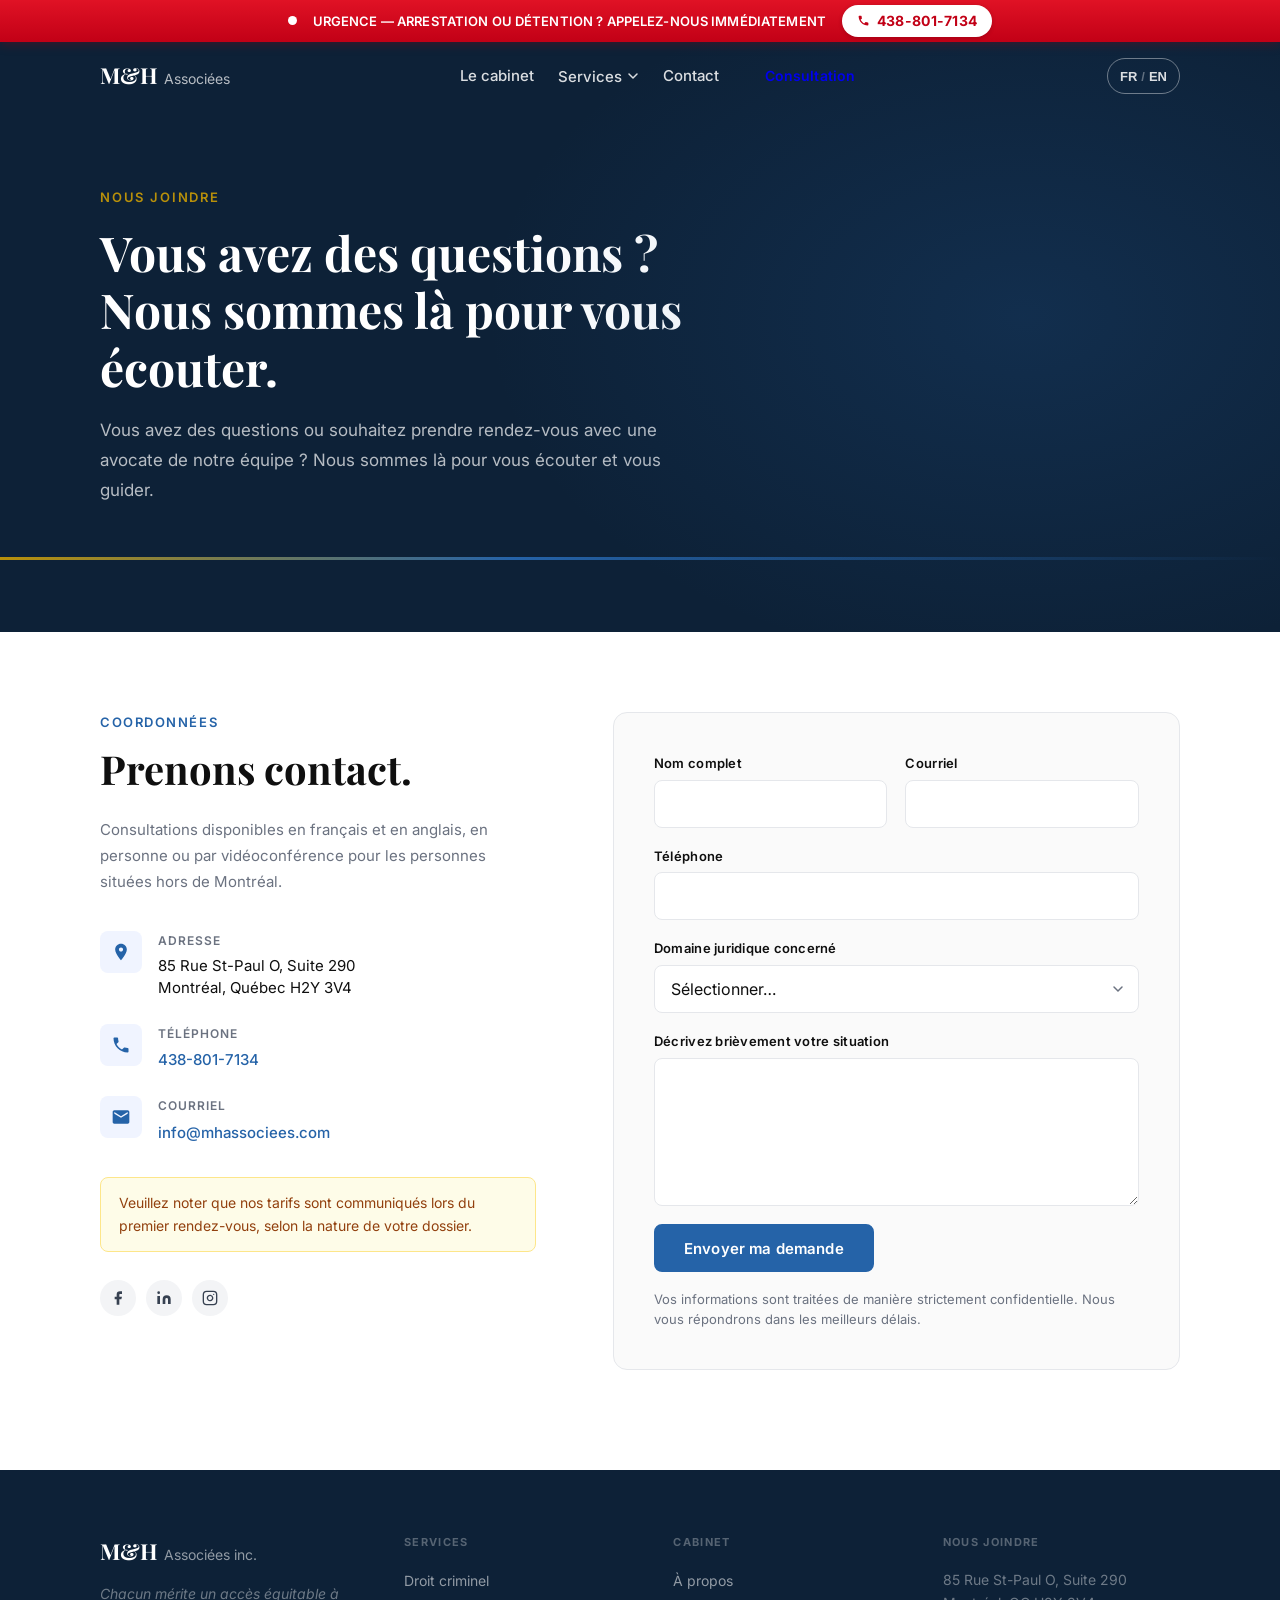
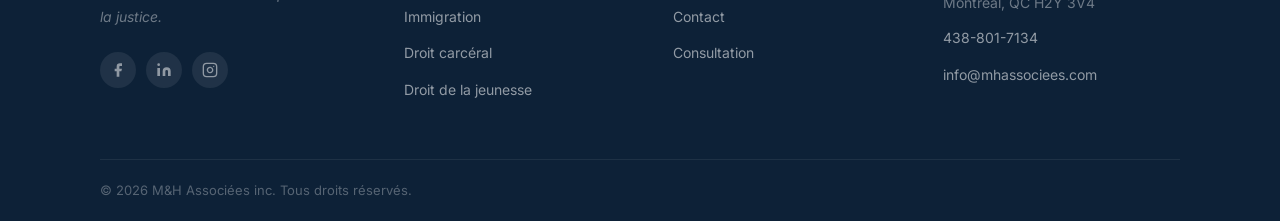
==== commit e987dd30: "Wire contact forms to email delivery with full validation Route both contact forms through FormSubmi" ====
--- a/contact.html
+++ b/contact.html
@@ -8,7 +8,7 @@
   <link rel="preconnect" href="https://fonts.googleapis.com" />
   <link rel="preconnect" href="https://fonts.gstatic.com" crossorigin />
   <link href="https://fonts.googleapis.com/css2?family=Inter:wght@300;400;500;600;700&family=Playfair+Display:wght@400;600;700&display=swap" rel="stylesheet" />
-  <link rel="stylesheet" href="style.css?v=3" />
+  <link rel="stylesheet" href="style.css?v=6" />
 </head>
 <body>
 
@@ -116,7 +116,7 @@
         </div>
       </div>
 
-      <form class="contact-form" id="contact-form" novalidate>
+      <form class="contact-form" id="contact-form" action="https://formsubmit.co/info@mhassociees.com" method="POST">
         <div class="form-row">
           <div class="form-group">
             <label for="name"><span class="fr">Nom complet</span><span class="en hidden">Full name</span></label>
@@ -128,12 +128,12 @@
           </div>
         </div>
         <div class="form-group">
-          <label for="phone"><span class="fr">Téléphone (optionnel)</span><span class="en hidden">Phone (optional)</span></label>
-          <input type="tel" id="phone" name="phone" autocomplete="tel" />
+          <label for="phone"><span class="fr">Téléphone</span><span class="en hidden">Phone</span></label>
+          <input type="tel" id="phone" name="phone" required autocomplete="tel" />
         </div>
         <div class="form-group">
           <label for="subject"><span class="fr">Domaine juridique concerné</span><span class="en hidden">Area of law</span></label>
-          <select id="subject" name="subject">
+          <select id="subject" name="subject" required>
             <option value="" disabled selected></option>
             <option value="criminel"></option>
             <option value="immigration"></option>
@@ -146,6 +146,9 @@
           <label for="message"><span class="fr">Décrivez brièvement votre situation</span><span class="en hidden">Briefly describe your situation</span></label>
           <textarea id="message" name="message" rows="6" required></textarea>
         </div>
+        <input type="hidden" name="_subject" value="Nouvelle demande — site M&amp;H Associées inc." />
+        <input type="hidden" name="_template" value="table" />
+        <input type="text" name="_honey" tabindex="-1" autocomplete="off" aria-hidden="true" style="position:absolute;left:-9999px;width:1px;height:1px;opacity:0;" />
         <button type="submit" class="btn btn-primary form-submit">
           <span class="fr">Envoyer ma demande</span><span class="en hidden">Send my request</span>
         </button>
@@ -196,6 +199,6 @@
     </div>
   </footer>
 
-  <script src="script.js"></script>
+  <script src="script.js?v=6"></script>
 </body>
 </html>
--- a/style.css
+++ b/style.css
@@ -202,7 +202,8 @@
 .hero-inner {
   display: grid; grid-template-columns: 1fr auto;
   align-items: center; gap: 64px;
-  padding: calc(var(--banner-h) + var(--nav-h) + clamp(48px, 8vh, 96px)) 0 clamp(48px, 8vh, 96px);
+  padding-top: calc(var(--banner-h) + var(--nav-h) + clamp(48px, 8vh, 96px));
+  padding-bottom: clamp(48px, 8vh, 96px);
   position: relative; align-self: center;
 }
 .hero-eyebrow { font-size: .8125rem; font-weight: 600; letter-spacing: .14em; text-transform: uppercase; color: var(--c-gold); margin-bottom: 20px; }
@@ -438,6 +439,14 @@
 /* ─── Responsive — 768px ────────────────────────────────────────────────────── */
 @media (max-width: 768px) {
   :root { --nav-h: 60px; }
+
+  /* No backdrop-filter on mobile: a filter here makes .nav the containing block
+     for the fixed mobile menu, collapsing it when the page is scrolled. */
+  .nav.scrolled, .nav.nav-solid {
+    backdrop-filter: none;
+    -webkit-backdrop-filter: none;
+    background: #fff;
+  }
 
   /* Nav mobile */
   .nav-links {
@@ -526,7 +535,7 @@
   .hero-title { font-size: 1.875rem; }
   .page-hero-title { font-size: 1.625rem; }
   .section-title { font-size: 1.5rem; }
-  .about-values { flex-direction: row; justify-content: center; }
+  .about-values { flex-direction: row; justify-content: flex-start; }
   .pricing-note { font-size: .8125rem; }
 }
 
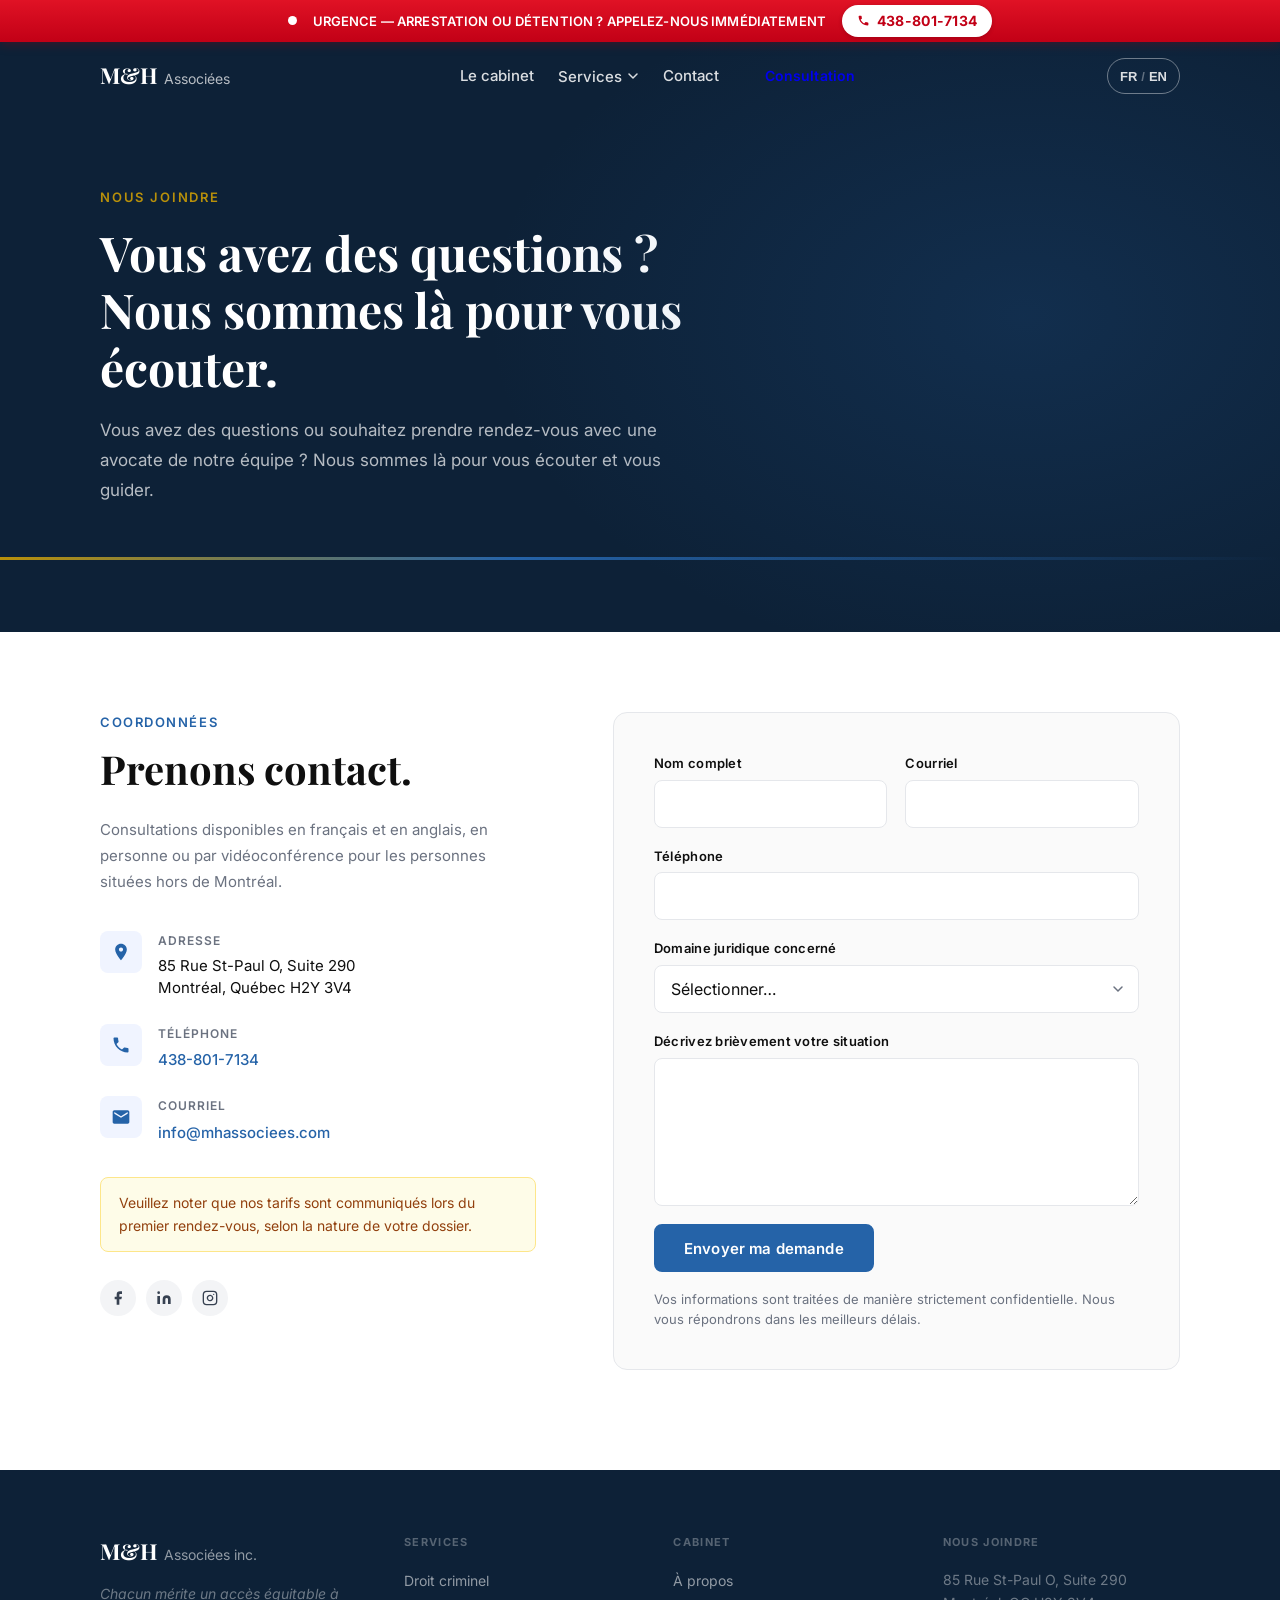
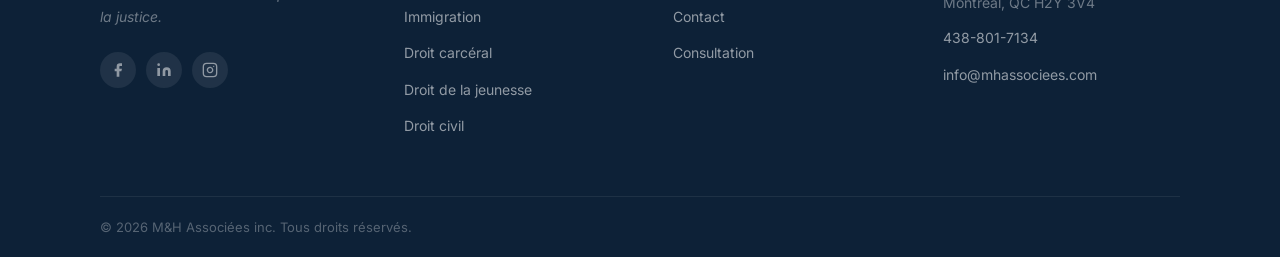
==== commit f956e3e6: "Add civil law practice area across the site - New droit-civil.html: small claims, legal opinion, for" ====
--- a/contact.html
+++ b/contact.html
@@ -8,7 +8,7 @@
   <link rel="preconnect" href="https://fonts.googleapis.com" />
   <link rel="preconnect" href="https://fonts.gstatic.com" crossorigin />
   <link href="https://fonts.googleapis.com/css2?family=Inter:wght@300;400;500;600;700&family=Playfair+Display:wght@400;600;700&display=swap" rel="stylesheet" />
-  <link rel="stylesheet" href="style.css?v=6" />
+  <link rel="stylesheet" href="style.css?v=7" />
 </head>
 <body>
 
@@ -39,6 +39,7 @@
             <a href="droit-immigration.html"><span class="fr">Droit en immigration</span><span class="en hidden">Immigration Law</span></a>
             <a href="droit-carceral.html"><span class="fr">Droit carcéral</span><span class="en hidden">Carceral Law</span></a>
             <a href="droit-jeunesse.html"><span class="fr">Droit de la jeunesse</span><span class="en hidden">Youth Law</span></a>
+            <a href="droit-civil.html"><span class="fr">Droit civil</span><span class="en hidden">Civil Law</span></a>
           </div>
         </div>
         <a href="contact.html"><span class="fr">Contact</span><span class="en hidden">Contact</span></a>
@@ -139,6 +140,7 @@
             <option value="immigration"></option>
             <option value="carceral"></option>
             <option value="jeunesse"></option>
+            <option value="civil"></option>
             <option value="autre"></option>
           </select>
         </div>
@@ -178,6 +180,7 @@
             <a href="droit-immigration.html"><span class="fr">Immigration</span><span class="en hidden">Immigration</span></a>
             <a href="droit-carceral.html"><span class="fr">Droit carcéral</span><span class="en hidden">Carceral Law</span></a>
             <a href="droit-jeunesse.html"><span class="fr">Droit de la jeunesse</span><span class="en hidden">Youth Law</span></a>
+            <a href="droit-civil.html"><span class="fr">Droit civil</span><span class="en hidden">Civil Law</span></a>
           </div>
           <div class="footer-col">
             <p class="footer-col-title fr">Cabinet</p><p class="footer-col-title en hidden">Firm</p>
@@ -199,6 +202,6 @@
     </div>
   </footer>
 
-  <script src="script.js?v=6"></script>
+  <script src="script.js?v=7"></script>
 </body>
 </html>
--- a/style.css
+++ b/style.css
@@ -244,12 +244,13 @@
 /* ─── Services ──────────────────────────────────────────────────────────────── */
 .services { padding: clamp(60px, 8vw, 100px) 0; background: var(--c-surface); }
 .section-header { text-align: center; margin-bottom: clamp(40px, 6vw, 64px); }
-.services-grid { display: grid; grid-template-columns: repeat(4, 1fr); gap: 20px; }
+.services-grid { display: flex; flex-wrap: wrap; justify-content: center; gap: 20px; }
 .service-card {
   background: var(--c-bg); border: 1px solid var(--c-border);
   border-radius: var(--radius); padding: clamp(24px, 3vw, 36px) clamp(20px, 2.5vw, 28px);
   transition: transform .25s var(--ease), box-shadow .25s var(--ease), border-color .25s;
   display: flex; flex-direction: column;
+  flex: 1 1 260px; max-width: 340px;
 }
 .service-card:hover { transform: translateY(-6px); box-shadow: 0 16px 40px rgba(0,0,0,.08); border-color: var(--c-accent-light); }
 .service-icon { width: 48px; height: 48px; color: var(--c-accent-light); margin-bottom: 20px; }
@@ -423,7 +424,6 @@
 
 /* ─── Responsive — 1024px ───────────────────────────────────────────────────── */
 @media (max-width: 1024px) {
-  .services-grid { grid-template-columns: repeat(2, 1fr); }
   .about-inner { grid-template-columns: 1fr; }
   .about-panel { order: -1; }
   .contact-inner { grid-template-columns: 1fr; gap: 48px; }
@@ -500,7 +500,8 @@
   .hero-ctas .btn { width: 100%; }
 
   /* Services */
-  .services-grid { grid-template-columns: 1fr; gap: 16px; }
+  .services-grid { gap: 16px; }
+  .service-card { max-width: none; }
 
   /* About */
   .about-panel { order: -1; }
